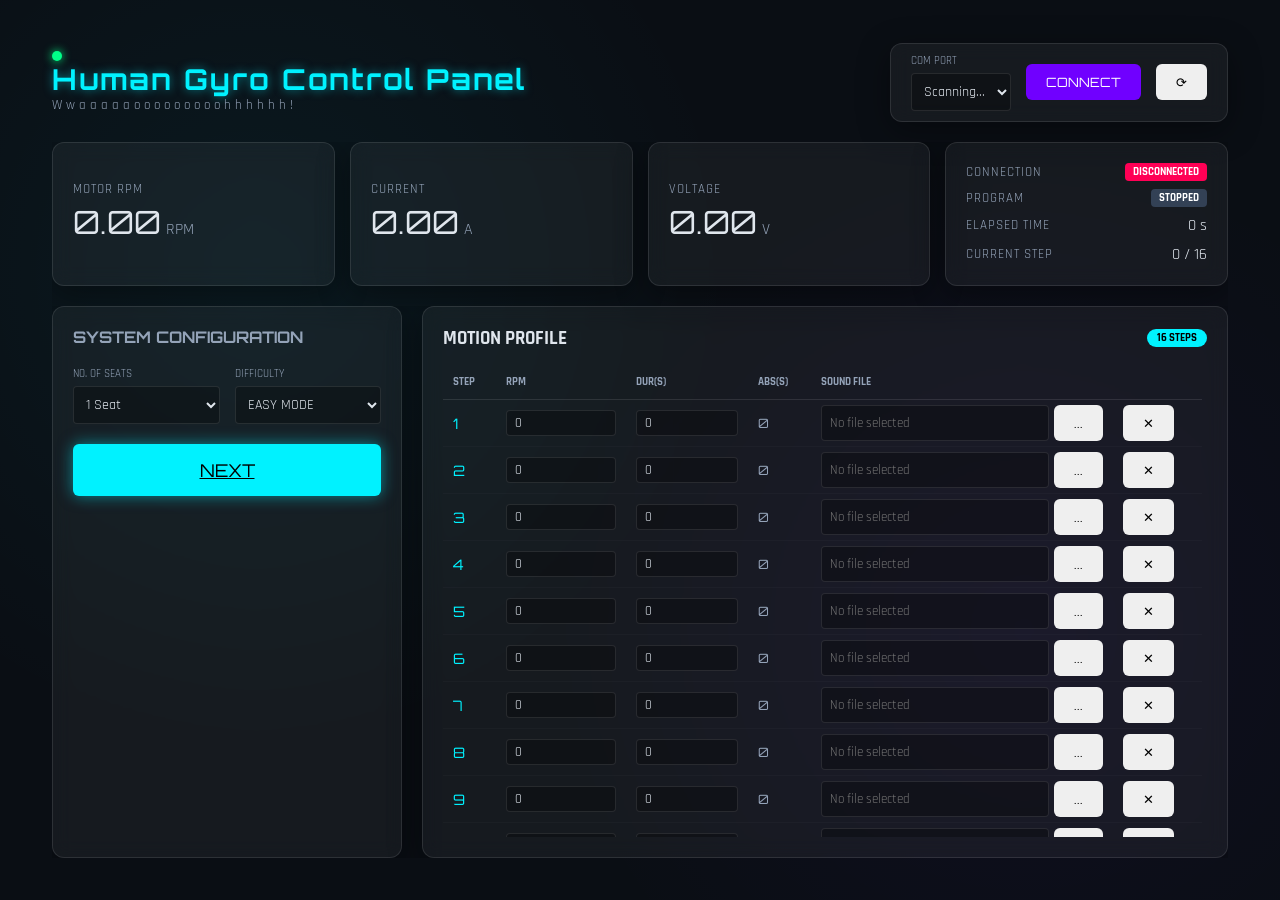
==== web/main.html @ 353a7413 "0.1.2" ====
<!DOCTYPE html>
<html lang="en">
<head>
    <meta charset="UTF-8">
    <meta name="viewport" content="width=device-width, initial-scale=1.0">
    <title>Delta MS300 VFD Control Dashboard</title>
    <link rel="stylesheet" href="style.css">
    <link href="https://fonts.googleapis.com/css2?family=Orbitron:wght@400;700&family=Rajdhani:wght@300;500;700&display=swap" rel="stylesheet">
</head>
<body>
    <div class="app-container">
        <header>
            <div class="logo">
                <span class="pulse"></span>
                <h1>Human Gyro Control Panel</h1>
                <p>Wwaaaaaooooooooohhhhhh!</p>
            </div>
            <div class="connection-panel glass">
                <div class="input-group">
                    <label>COM PORT</label>
                    <select id="comPort" style="min-width:100px;">
                        <option value="">Scanning...</option>
                    </select>
                </div>
                <button id="btnConnect" class="btn secondary">CONNECT</button>
                <button id="btnRefresh" class="btn icon" title="Refresh COM Ports">⟳</button>
            </div>
        </header>

        <main>
            <section class="telemetry-grid">
                <div class="telemetry-card glass rpm-card">
                    <div class="label">MOTOR RPM</div>
                    <div class="value-container">
                        <span id="valRpm" class="value">0.00</span>
                        <span class="unit">RPM</span>
                    </div>
                    <!--<div class="gauge-bar"><div id="gaugeRpm" class="fill"></div></div>-->
                </div>
                <div class="telemetry-card glass current-card">
                    <div class="label">CURRENT</div>
                    <div class="value-container">
                        <span id="valCurrent" class="value">0.00</span>
                        <span class="unit">A</span>
                    </div>
                    <!--<div class="gauge-bar"><div id="gaugeCurrent" class="fill"></div></div>-->
                </div>
                <div class="telemetry-card glass voltage-card">
                    <div class="label">VOLTAGE</div>
                    <div class="value-container">
                        <span id="valVoltage" class="value">0.00</span>
                        <span class="unit">V</span>
                    </div>
                    <!--<div class="gauge-bar"><div id="gaugeVoltage" class="fill"></div></div>-->
                </div>
                <div class="telemetry-card glass status-card">
                    <div class="status-row">
                        <span class="label">CONNECTION</span>
                        <span id="statusConn" class="status-indicator disconnected">DISCONNECTED</span>
                    </div>
                    <div class="status-row">
                        <span class="label">PROGRAM</span>
                        <span id="statusProg" class="status-indicator stopped">STOPPED</span>
                    </div>
                    <div class="status-row">
                        <span class="label">ELAPSED TIME</span>
                        <span id="statusTime" class="value-sm">0 s</span>
                    </div>
                    <div class="status-row">
                        <span class="label">CURRENT STEP</span>
                        <span id="statusStep" class="value-sm">0 / 16</span>
                    </div>
                </div>
            </section>

            <section class="controls-config-grid">
                <div class="config-panel glass">
                    <h3>SYSTEM CONFIGURATION</h3>
                    <div class="config-row">
                        <div class="input-group">
                            <label>NO. OF SEATS</label>
                            <select id="numSeats">
                                <option value="1">1 Seat</option>
                                <option value="2">2 Seats</option>
                                <option value="3">3 Seats</option>
                                <option value="4">4 Seats</option>
                            </select>
                        </div>
                        <div class="input-group">
                            <label>DIFFICULTY</label>
                            <select id="difficulty">
                                <option value="0">EASY MODE</option>
                                <option value="1">HARD MODE</option>
                            </select>
                        </div>
                    </div>
                    <div class="action-buttons">
                        <a href="run.html" class="btn primary large">NEXT</a>
                    </div>
                </div>

                <div class="profile-panel glass">
                    <div class="panel-header">
                        <h3>MOTION PROFILE</h3>
                        <span class="badge">16 STEPS</span>
                    </div>
                    <div class="table-container">
                        <table id="profileTable">
                            <thead>
                                <tr>
                                    <th>STEP</th>
                                    <th>RPM</th>
                                    <th>DUR(S)</th>
                                    <th>ABS(S)</th>
                                    <th>SOUND FILE</th>
                                    <th></th>
                                </tr>
                            </thead>
                            <tbody id="profileBody">
                                <!-- Generated by JS -->
                            </tbody>
                        </table>
                    </div>
                </div>
            </section>
        </main>
    </div>
    <script src="script.js"></script>
</body>
</html>
---- web/style.css ----
:root {
    --bg-color: #0a0e14;
    --card-bg: rgba(255, 255, 255, 0.05);
    --glass-border: rgba(255, 255, 255, 0.1);
    --primary: #00f2ff;
    --primary-glow: rgba(0, 242, 255, 0.5);
    --secondary: #7000ff;
    --secondary-glow: rgba(112, 0, 255, 0.5);
    --danger: #ff0055;
    --danger-glow: rgba(255, 0, 85, 0.5);
    --success: #00ff88;
    --text-main: #e0e6ed;
    --text-dim: #94a3b8;
    --font-header: 'Orbitron', sans-serif;
    --font-main: 'Rajdhani', sans-serif;
}

* {
    margin: 0;
    padding: 0;
    box-sizing: border-box;
    -webkit-user-select: none;
}

body {
    background-color: var(--bg-color);
    color: var(--text-main);
    font-family: var(--font-main);
    overflow: hidden;
    height: 100vh;
    display: flex;
    justify-content: center;
    align-items: center;
    background-image: 
        radial-gradient(circle at 20% 30%, rgba(0, 242, 255, 0.05) 0%, transparent 40%),
        radial-gradient(circle at 80% 70%, rgba(112, 0, 255, 0.05) 0%, transparent 40%);
}

.app-container {
    width: 95vw;
    height: 95vh;
    display: flex;
    flex-direction: column;
    gap: 20px;
    padding: 20px;
}

.glass {
    background: var(--card-bg);
    backdrop-filter: blur(10px);
    border: 1px solid var(--glass-border);
    border-radius: 12px;
    box-shadow: 0 8px 32px 0 rgba(0, 0, 0, 0.37);
}

/* Header Styles */
header {
    display: flex;
    justify-content: space-between;
    align-items: center;
}

.logo {
    display: flex;
    flex-direction: column;
}

.logo h1 {
    font-family: var(--font-header);
    font-size: 1.8rem;
    letter-spacing: 2px;
    color: var(--primary);
    text-shadow: 0 0 10px var(--primary-glow);
}

.logo p {
    font-size: 0.8rem;
    letter-spacing: 4px;
    color: var(--text-dim);
}

.pulse {
    width: 10px;
    height: 10px;
    background: var(--success);
    border-radius: 50%;
    display: inline-block;
    margin-right: 10px;
    box-shadow: 0 0 10px var(--success);
    animation: pulse 2s infinite;
}

@keyframes pulse {
    0% { transform: scale(1); opacity: 1; }
    50% { transform: scale(1.5); opacity: 0.5; }
    100% { transform: scale(1); opacity: 1; }
}

.connection-panel {
    display: flex;
    align-items: center;
    gap: 15px;
    padding: 10px 20px;
}

/* Main Grid */
main {
    flex: 1;
    display: grid;
    grid-template-rows: auto 1fr;
    gap: 20px;
    overflow: hidden;
}

.telemetry-grid {
    display: grid;
    grid-template-columns: repeat(4, 1fr);
    gap: 15px;
}

.telemetry-card {
    padding: 20px;
    display: flex;
    flex-direction: column;
    justify-content: center;
}

.telemetry-card .label {
    font-size: 0.8rem;
    color: var(--text-dim);
    letter-spacing: 1px;
}

.telemetry-card .value-container {
    display: flex;
    align-items: baseline;
    gap: 5px;
    margin: 5px 0;
}

.telemetry-card .value {
    font-family: var(--font-header);
    font-size: 2rem;
    color: var(--text-main);
}

.telemetry-card .unit {
    font-size: 1rem;
    color: var(--text-dim);
}

.gauge-bar {
    height: 4px;
    background: rgba(255, 255, 255, 0.1);
    border-radius: 2px;
    margin-top: 10px;
    overflow: hidden;
}

.gauge-bar .fill {
    height: 100%;
    width: 0%;
    background: var(--primary);
    box-shadow: 0 0 10px var(--primary-glow);
    transition: width 0.3s ease;
}

.rpm-card .fill { background: var(--primary); }
.current-card .fill { background: var(--secondary); }
.voltage-card .fill { background: var(--success); }

.status-card {
    gap: 8px;
}

.status-row {
    display: flex;
    justify-content: space-between;
    align-items: center;
}

.status-indicator {
    font-size: 0.7rem;
    padding: 2px 8px;
    border-radius: 4px;
    font-weight: bold;
}

.status-indicator.connected { background: var(--success); color: #000; }
.status-indicator.disconnected { background: var(--danger); color: #fff; }
.status-indicator.running { background: var(--primary); color: #000; }
.status-indicator.stopped { background: #334155; color: #fff; }

.controls-config-grid {
    display: grid;
    grid-template-columns: 350px 1fr;
    gap: 20px;
    overflow: hidden;
}

.config-panel {
    padding: 20px;
    display: flex;
    flex-direction: column;
    gap: 20px;
}

.config-panel h3 {
    font-family: var(--font-header);
    font-size: 1rem;
    color: var(--text-dim);
}

.config-row {
    display: flex;
    gap: 15px;
}

.input-group {
    display: flex;
    flex-direction: column;
    gap: 5px;
    flex: 1;
}

.input-group label {
    font-size: 0.7rem;
    color: var(--text-dim);
}

select, input {
    background: rgba(0, 0, 0, 0.3);
    border: 1px solid var(--glass-border);
    color: var(--text-main);
    padding: 8px;
    border-radius: 4px;
    font-family: var(--font-main);
    font-size: 0.9rem;
}

.action-buttons {
    display: flex;
    flex-direction: column;
    gap: 10px;
}

.profile-actions {
    display: flex;
    gap: 10px;
}

/* Buttons */
.btn {
    border: none;
    border-radius: 6px;
    padding: 10px 20px;
    font-family: var(--font-header);
    font-size: 0.8rem;
    cursor: pointer;
    transition: all 0.3s ease;
    display: flex;
    justify-content: center;
    align-items: center;
    gap: 10px;
}

.btn.primary { background: var(--primary); color: #000; box-shadow: 0 0 15px var(--primary-glow); }
.btn.primary:hover { transform: scale(1.02); box-shadow: 0 0 25px var(--primary-glow); }

.btn.secondary { background: var(--secondary); color: #fff; }
.btn.danger { background: var(--danger); color: #fff; }
.btn.danger:hover { box-shadow: 0 0 20px var(--danger-glow); }

.btn.outline { background: transparent; border: 1px solid var(--primary); color: var(--primary); }
.btn.outline:hover { background: var(--primary); color: #000; }

.btn.large { padding: 15px; font-size: 1.1rem; }
.btn:disabled { opacity: 0.3; cursor: not-allowed; transform: none !important; }

/* Profile Table */
.profile-panel {
    display: flex;
    flex-direction: column;
    padding: 20px;
    overflow: hidden;
}

.panel-header {
    display: flex;
    justify-content: space-between;
    align-items: center;
    margin-bottom: 15px;
}

.badge {
    background: var(--primary);
    color: #000;
    padding: 2px 10px;
    border-radius: 20px;
    font-size: 0.7rem;
    font-weight: bold;
}

.table-container {
    flex: 1;
    overflow-y: auto;
    padding-right: 5px;
}

.table-container::-webkit-scrollbar { width: 6px; }
.table-container::-webkit-scrollbar-thumb { background: var(--glass-border); border-radius: 3px; }

table {
    width: 100%;
    border-collapse: collapse;
}

th {
    text-align: left;
    padding: 10px;
    font-size: 0.7rem;
    color: var(--text-dim);
    border-bottom: 1px solid var(--glass-border);
}

td {
    padding: 5px 10px;
    border-bottom: 1px solid rgba(255, 255, 255, 0.02);
}

.step-no { font-family: var(--font-header); color: var(--primary); font-size: 0.9rem; }
.table-input { width: 100%; padding: 4px 8px; font-size: 0.8rem; }
.abs-time { font-family: var(--font-header); font-size: 0.8rem; color: var(--text-dim); }

.sound-file-container {
    display: flex;
    gap: 5px;
}

/* Landing Page Styles */
.landing-page {
    height: 100vh;
    width: 100vw;
    display: flex;
    justify-content: center;
    align-items: center;
    background: radial-gradient(circle at center, #1a2230 0%, #0a0e14 100%);
}

.landing-container {
    width: 500px;
    padding: 60px;
    display: flex;
    flex-direction: column;
    align-items: center;
    gap: 40px;
    text-align: center;
    animation: fadeInScale 0.6s cubic-bezier(0.34, 1.56, 0.64, 1);
}

.landing-header h1 {
    font-family: var(--font-header);
    font-size: 3rem;
    color: var(--primary);
    letter-spacing: 8px;
    text-shadow: 0 0 20px var(--primary-glow);
    margin-top: 15px;
}

.landing-header p {
    font-size: 0.9rem;
    color: var(--text-dim);
    letter-spacing: 5px;
    margin-top: 5px;
}

.login-form {
    display: flex;
    flex-direction: column;
    gap: 20px;
    width: 100%;
}

.error-msg {
    color: var(--danger);
    font-size: 0.8rem;
    text-align: center;
    font-weight: bold;
    letter-spacing: 1px;
    margin-top: 10px;
}

.status-msg {
    font-family: var(--font-header);
    color: var(--success);
    font-size: 0.8rem;
    letter-spacing: 3px;
    margin-bottom: 20px;
}

.glow {
    box-shadow: 0 0 20px var(--primary-glow);
}

.landing-footer {
    font-size: 0.7rem;
    color: var(--text-dim);
    letter-spacing: 2px;
}

/* Run Page Styles */
.run-page .app-container {
    justify-content: center;
}

.timer-section {
    display: flex;
    justify-content: center;
    align-items: center;
    margin: 40px 0;
}

.timer-display {
    padding: 60px 100px;
    display: flex;
    flex-direction: column;
    align-items: center;
    gap: 10px;
    border-radius: 30px;
    border: 2px solid var(--primary);
    box-shadow: inset 0 0 30px rgba(0, 242, 255, 0.1), 0 0 50px rgba(0, 0, 0, 0.5);
}

.timer-value {
    font-family: var(--font-header);
    font-size: 8rem;
    color: var(--text-main);
    text-shadow: 0 0 30px rgba(255, 255, 255, 0.2);
    line-height: 1;
}

.timer-label {
    font-family: var(--font-header);
    font-size: 1rem;
    color: var(--primary);
    letter-spacing: 5px;
}

.run-controls {
    display: flex;
    justify-content: center;
}

.action-buttons.horizontal {
    flex-direction: row;
    gap: 20px;
    padding: 30px;
    width: auto;
}

.btn.extra-large {
    padding: 20px 50px;
    font-size: 1.5rem;
    min-width: 300px;
}

.hidden {
    display: none !important;
}

/* Animations */
@keyframes fadeInScale {
    from { opacity: 0; transform: scale(0.9); }
    to { opacity: 1; transform: scale(1); }
}

.shake {
    animation: shake 0.4s cubic-bezier(.36,.07,.19,.97) both;
}

@keyframes shake {
    10%, 90% { transform: translate3d(-1px, 0, 0); }
    20%, 80% { transform: translate3d(2px, 0, 0); }
    30%, 50%, 70% { transform: translate3d(-4px, 0, 0); }
    40%, 60% { transform: translate3d(4px, 0, 0); }
}

tr.active-step {
    background: rgba(0, 242, 255, 0.1);
}
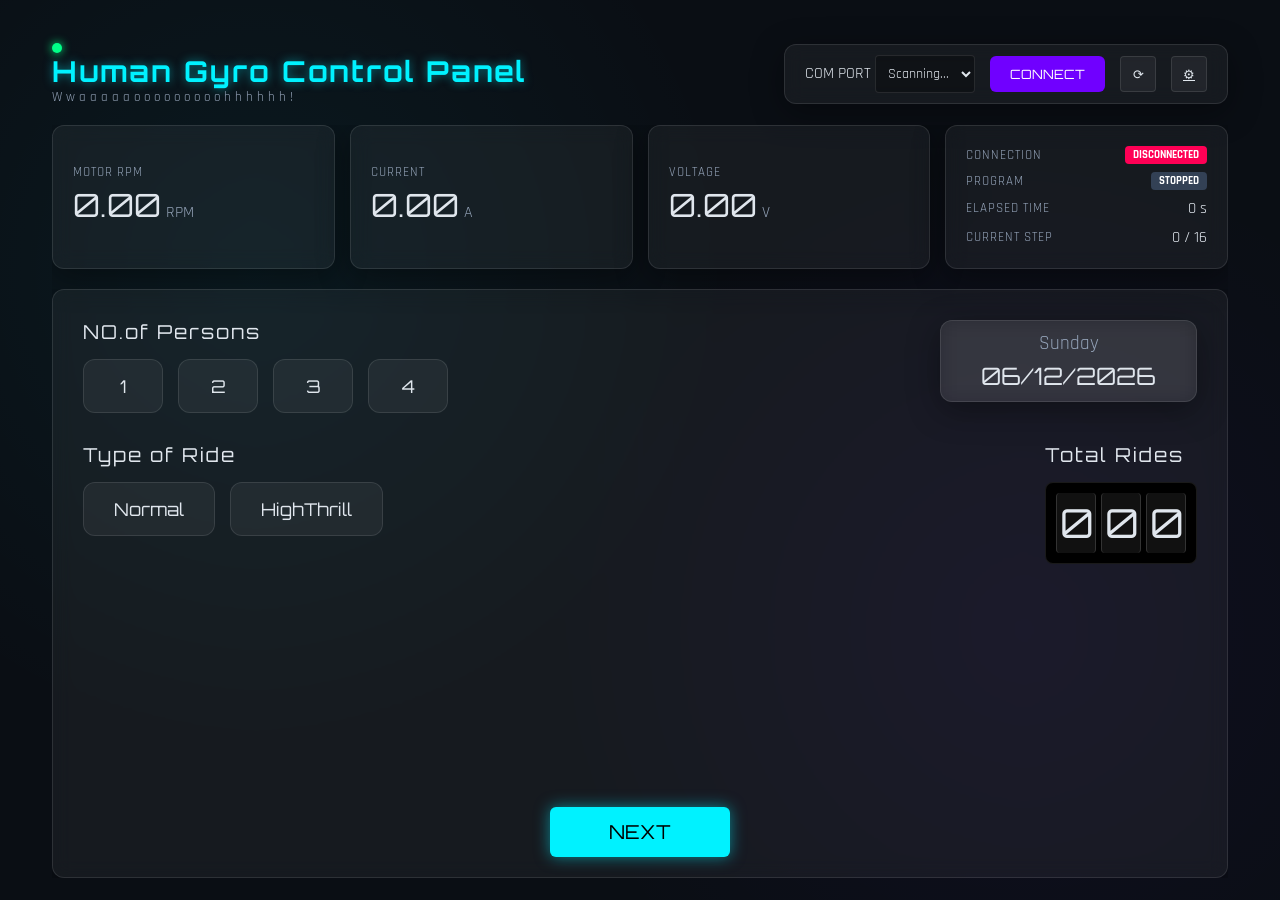
==== commit 5f694b3b: "0.1.4" ====
--- a/web/main.html
+++ b/web/main.html
@@ -24,6 +24,7 @@
                 </div>
                 <button id="btnConnect" class="btn secondary">CONNECT</button>
                 <button id="btnRefresh" class="btn icon" title="Refresh COM Ports">⟳</button>
+                <a href="program.html" id="btnSettings" class="btn icon" title="Configure Motion Profile">⚙</a>
             </div>
         </header>
 
@@ -73,54 +74,60 @@
                 </div>
             </section>
 
-            <section class="controls-config-grid">
+            <section class="main-content-area">
                 <div class="config-panel glass">
-                    <h3>SYSTEM CONFIGURATION</h3>
-                    <div class="config-row">
-                        <div class="input-group">
-                            <label>NO. OF SEATS</label>
-                            <select id="numSeats">
-                                <option value="1">1 Seat</option>
-                                <option value="2">2 Seats</option>
-                                <option value="3">3 Seats</option>
-                                <option value="4">4 Seats</option>
-                            </select>
+                    <div class="config-grid">
+                        <!-- Persons -->
+                        <div class="config-item">
+                            <label>NO.of Persons</label>
+                            <div class="button-group" id="seatsGroup">
+                                <button class="btn-toggle" data-value="1">1</button>
+                                <button class="btn-toggle" data-value="2">2</button>
+                                <button class="btn-toggle" data-value="3">3</button>
+                                <button class="btn-toggle" data-value="4">4</button>
+                            </div>
                         </div>
-                        <div class="input-group">
-                            <label>DIFFICULTY</label>
-                            <select id="difficulty">
-                                <option value="0">EASY MODE</option>
-                                <option value="1">HARD MODE</option>
-                            </select>
+
+                        <!-- Spacer for Grid alignment -->
+                        <div></div>
+
+                        <div class="config-item date-item">
+                            <div class="date-card glass" id="dateCard">
+                                <div id="displayDay">Loading...</div>
+                                <div id="displayDate">--/--/----</div>
+                                <input type="date" id="datePicker">
+                            </div>
                         </div>
+
+                        <!-- Type of Ride -->
+                        <div class="config-item">
+                            <label>Type of Ride</label>
+                            <div class="button-group" id="difficultyGroup">
+                                <button class="btn-toggle" data-value="0">Normal</button>
+                                <button class="btn-toggle" data-value="1">HighThrill</button>
+                            </div>
+                        </div>
+
+                        <!-- Spacer for Grid alignment -->
+                        <div></div>
+                        
+                        <!-- Total Rides -->
+                        <div class="config-item date-item">
+                            <label>Total Rides</label>
+                            <div class="odometer" id="totalRides">
+                                <span>0</span><span>0</span><span>0</span>
+                            </div>
+                        </div>
+
+                    </div>               
+                         
+                    <!-- Next Button -->
+                    <div class="config-item action-item">
+                        <a href="run.html" class="btn primary next-btn" style="font-size: 1.2rem;">
+                            NEXT
+                        </a>
                     </div>
-                    <div class="action-buttons">
-                        <a href="run.html" class="btn primary large">NEXT</a>
-                    </div>
-                </div>
 
-                <div class="profile-panel glass">
-                    <div class="panel-header">
-                        <h3>MOTION PROFILE</h3>
-                        <span class="badge">16 STEPS</span>
-                    </div>
-                    <div class="table-container">
-                        <table id="profileTable">
-                            <thead>
-                                <tr>
-                                    <th>STEP</th>
-                                    <th>RPM</th>
-                                    <th>DUR(S)</th>
-                                    <th>ABS(S)</th>
-                                    <th>SOUND FILE</th>
-                                    <th></th>
-                                </tr>
-                            </thead>
-                            <tbody id="profileBody">
-                                <!-- Generated by JS -->
-                            </tbody>
-                        </table>
-                    </div>
                 </div>
             </section>
         </main>
--- a/web/style.css
+++ b/web/style.css
@@ -43,6 +43,7 @@
     flex-direction: column;
     gap: 20px;
     padding: 20px;
+    padding-bottom: 0;
 }
 
 .glass {
@@ -191,11 +192,39 @@
 .status-indicator.running { background: var(--primary); color: #000; }
 .status-indicator.stopped { background: #334155; color: #fff; }
 
-.controls-config-grid {
+.controls-config-grid 
+{
     display: grid;
-    grid-template-columns: 350px 1fr;
+    grid-template-columns: 1fr 1fr;
     gap: 20px;
     overflow: hidden;
+    position: relative;    
+}
+
+.main-content-area 
+{
+    display: flex;
+    justify-content: center;
+    align-items: stretch;
+    flex: 1;
+    overflow: hidden;
+}
+
+.main-content-area .config-panel 
+{
+    width: 100%;
+    padding: 30px;
+    display: flex;
+    flex-direction: column;
+    justify-content: space-between;
+}
+
+.config-grid {
+    display: grid;
+    grid-template-columns: 1fr 1fr 1fr;
+    grid-template-rows: auto auto 1fr;
+    gap: 30px;
+    height: 100%;
 }
 
 .config-panel {
@@ -216,19 +245,149 @@
     gap: 15px;
 }
 
-.input-group {
-    display: flex;
-    flex-direction: column;
+.config-item {
+    display: flex;
+    flex-direction: column;
+    gap: 15px;
+}
+
+.config-item label {
+    font-family: var(--font-header);
+    font-size: 1.2rem;
+    color: var(--text-main);
+    letter-spacing: 2px;
+}
+
+/* Button Group */
+.button-group {
+    display: flex;
+    gap: 15px;
+}
+
+.btn-toggle {
+    background: rgba(255, 255, 255, 0.05);
+    border: 1px solid var(--glass-border);
+    color: var(--text-main);
+    padding: 15px 30px;
+    border-radius: 12px;
+    font-family: var(--font-header);
+    font-size: 1.1rem;
+    cursor: pointer;
+    transition: all 0.3s cubic-bezier(0.4, 0, 0.2, 1);
+    min-width: 80px;
+}
+
+.btn-toggle:hover {
+    background: rgba(255, 255, 255, 0.1);
+    border-color: var(--primary);
+}
+
+.btn-toggle.active {
+    background: var(--text-main);
+    color: #000;
+    box-shadow: 0 0 20px rgba(255, 255, 255, 0.2);
+    border-color: #fff;
+}
+
+/* Odometer */
+.odometer {
+    display: flex;
     gap: 5px;
-    flex: 1;
-}
-
-.input-group label {
-    font-size: 0.7rem;
-    color: var(--text-dim);
-}
-
-select, input {
+    background: #000;
+    padding: 10px;
+    border-radius: 8px;
+    width: fit-content;
+    border: 1px solid var(--glass-border);
+}
+
+.odometer span {
+    display: flex;
+    justify-content: center;
+    align-items: center;
+    width: 40px;
+    height: 60px;
+    background: #111;
+    color: var(--text-main);
+    font-family: var(--font-header);
+    font-size: 2.5rem;
+    border-radius: 4px;
+    border-left: 1px solid #333;
+    border-right: 1px solid #333;
+}
+
+/* Date Card */
+.date-item {
+    justify-self: end;
+}
+
+.date-card 
+{
+    padding: 10px 40px;
+    text-align: center;
+    min-width: 200px;
+    background: rgba(255, 255, 255, 0.08);
+    cursor: pointer;
+    position: relative;
+    transition: all 0.3s ease;
+}
+
+.date-card:hover {
+    background: rgba(255, 255, 255, 0.15);
+    border-color: var(--primary);
+    box-shadow: 0 0 15px var(--primary-glow);
+}
+
+#displayDay {
+    font-size: 1.2rem;
+    color: var(--text-dim);
+    margin-bottom: 5px;
+}
+
+#displayDate {
+    font-family: var(--font-header);
+    font-size: 1.5rem;
+    color: var(--text-main);
+}
+
+#datePicker {
+    position: absolute;
+    top: 0;
+    left: 0;
+    width: 100%;
+    height: 100%;
+    opacity: 0;
+    cursor: pointer;
+    z-index: 10;
+    pointer-events: none;
+}
+
+/* Next Button Adjustment */
+.action-item 
+{
+    align-self: center;
+    justify-self: center;
+}
+
+.next-btn 
+{
+    position: absolute;
+    bottom: 20px;
+    left: calc(50% - 90px);
+    width: 180px;
+    height: 50px;
+    padding: 20px 60px;
+    border-radius: 15px;
+    text-decoration: none;
+}
+
+.next-btn .arrow 
+{
+    margin-left: 15px;
+    font-size: 1.8rem;
+}
+
+select, input 
+{
     background: rgba(0, 0, 0, 0.3);
     border: 1px solid var(--glass-border);
     color: var(--text-main);
@@ -238,19 +397,22 @@
     font-size: 0.9rem;
 }
 
-.action-buttons {
+.action-buttons 
+{
     display: flex;
     flex-direction: column;
     gap: 10px;
 }
 
-.profile-actions {
+.profile-actions 
+{
     display: flex;
     gap: 10px;
 }
 
 /* Buttons */
-.btn {
+.btn 
+{
     border: none;
     border-radius: 6px;
     padding: 10px 20px;
@@ -274,7 +436,27 @@
 .btn.outline { background: transparent; border: 1px solid var(--primary); color: var(--primary); }
 .btn.outline:hover { background: var(--primary); color: #000; }
 
-.btn.large { padding: 15px; font-size: 1.1rem; }
+.btn.large 
+{ 
+    padding: 15px; 
+    font-size: 1.1rem; 
+}
+.btn.icon 
+{
+    padding: 0;
+    width: 36px;
+    height: 36px;
+    min-width: 36px;
+    border-radius: 4px;
+    background: rgba(255, 255, 255, 0.05);
+    color: var(--text-main);
+    border: 1px solid var(--glass-border);
+}
+.btn.icon:hover {
+    background: var(--primary);
+    color: #000;
+    box-shadow: 0 0 10px var(--primary-glow);
+}
 .btn:disabled { opacity: 0.3; cursor: not-allowed; transform: none !important; }
 
 /* Profile Table */
@@ -417,7 +599,6 @@
     display: flex;
     justify-content: center;
     align-items: center;
-    margin: 40px 0;
 }
 
 .timer-display {
@@ -461,11 +642,47 @@
 .btn.extra-large {
     padding: 20px 50px;
     font-size: 1.5rem;
-    min-width: 300px;
+    width: 380px;
 }
 
 .hidden {
     display: none !important;
+}
+
+.back-btn {
+    position: fixed;
+    bottom: 30px;
+    left: 30px;
+    width: 48px;
+    height: 48px;
+    display: flex;
+    justify-content: center;
+    align-items: center;
+    color: var(--text-dim);
+    border-radius: 50%;
+    z-index: 1000;
+    transition: all 0.3s cubic-bezier(0.4, 0, 0.2, 1);
+    text-decoration: none;
+}
+
+.back-btn:hover {
+    color: var(--primary);
+    border-color: var(--primary);
+    transform: translateX(-5px);
+    box-shadow: 0 0 20px var(--primary-glow);
+}
+
+.back-btn svg {
+    width: 24px;
+    height: 24px;
+}
+
+.back-btn.disabled {
+    opacity: 0.3;
+    pointer-events: none;
+    cursor: not-allowed;
+    filter: grayscale(1);
+    box-shadow: none;
 }
 
 /* Animations */
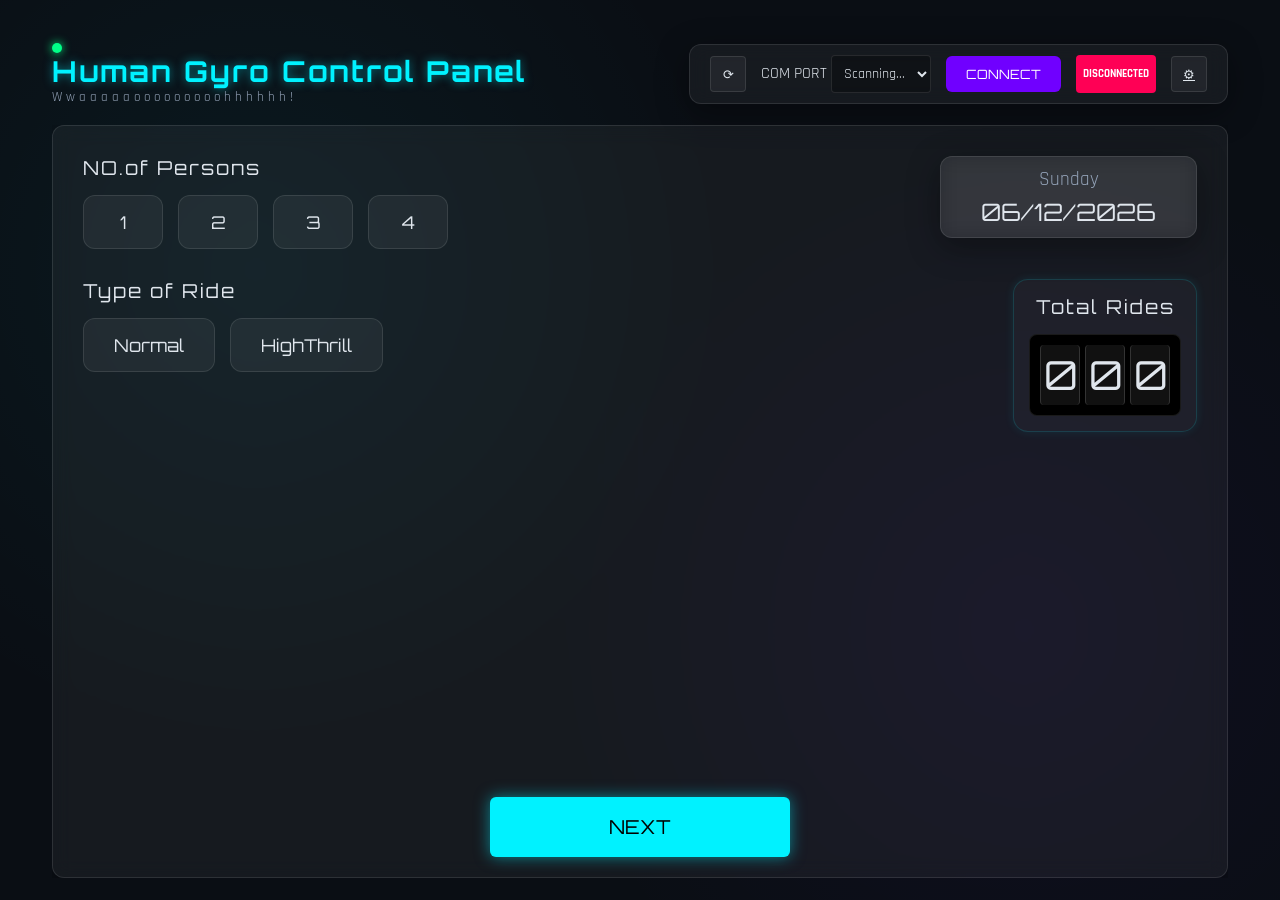
==== commit bf1d17c9: "0.1.5" ====
--- a/web/main.html
+++ b/web/main.html
@@ -16,44 +16,45 @@
                 <p>Wwaaaaaooooooooohhhhhh!</p>
             </div>
             <div class="connection-panel glass">
+                <button id="btnRefresh" class="btn icon" title="Refresh COM Ports">⟳</button>
                 <div class="input-group">
                     <label>COM PORT</label>
                     <select id="comPort" style="min-width:100px;">
                         <option value="">Scanning...</option>
                     </select>
                 </div>
-                <button id="btnConnect" class="btn secondary">CONNECT</button>
-                <button id="btnRefresh" class="btn icon" title="Refresh COM Ports">⟳</button>
+                <button id="btnConnect" class="btn secondary">CONNECT</button>    
+                <div id="statusConn" class="status-indicator disconnected status-indicator-mod" style="display: flex;justify-content: center;align-items: center;height: 38px; width: 80px;">DISCONNECTED</div>
                 <a href="program.html" id="btnSettings" class="btn icon" title="Configure Motion Profile">⚙</a>
             </div>
         </header>
 
-        <main>
+        <!--<main>
             <section class="telemetry-grid">
                 <div class="telemetry-card glass rpm-card">
                     <div class="label">MOTOR RPM</div>
                     <div class="value-container">
                         <span id="valRpm" class="value">0.00</span>
                         <span class="unit">RPM</span>
-                    </div>
+                    </div>-->
                     <!--<div class="gauge-bar"><div id="gaugeRpm" class="fill"></div></div>-->
-                </div>
+                <!--</div>
                 <div class="telemetry-card glass current-card">
                     <div class="label">CURRENT</div>
                     <div class="value-container">
                         <span id="valCurrent" class="value">0.00</span>
                         <span class="unit">A</span>
-                    </div>
+                    </div>-->
                     <!--<div class="gauge-bar"><div id="gaugeCurrent" class="fill"></div></div>-->
-                </div>
+                <!--</div>
                 <div class="telemetry-card glass voltage-card">
                     <div class="label">VOLTAGE</div>
                     <div class="value-container">
                         <span id="valVoltage" class="value">0.00</span>
                         <span class="unit">V</span>
-                    </div>
+                    </div>-->
                     <!--<div class="gauge-bar"><div id="gaugeVoltage" class="fill"></div></div>-->
-                </div>
+                <!--</div>
                 <div class="telemetry-card glass status-card">
                     <div class="status-row">
                         <span class="label">CONNECTION</span>
@@ -69,9 +70,9 @@
                     </div>
                     <div class="status-row">
                         <span class="label">CURRENT STEP</span>
-                        <span id="statusStep" class="value-sm">0 / 16</span>
+                        <span id="statusStep" class="value-sm">0 / --</span>
                     </div>
-                </div>
+                </div>-->
             </section>
 
             <section class="main-content-area">
@@ -112,12 +113,12 @@
                         <div></div>
                         
                         <!-- Total Rides -->
-                        <div class="config-item date-item">
-                            <label>Total Rides</label>
+                        <a href="reports.html" class="config-item date-item rides-card">
+                            <label style="cursor:pointer;">Total Rides</label>
                             <div class="odometer" id="totalRides">
                                 <span>0</span><span>0</span><span>0</span>
                             </div>
-                        </div>
+                        </a>
 
                     </div>               
                          
--- a/web/style.css
+++ b/web/style.css
@@ -337,6 +337,34 @@
     box-shadow: 0 0 15px var(--primary-glow);
 }
 
+.rides-card {
+    padding: 15px;
+    border-radius: 15px;
+    background: rgba(255, 255, 255, 0.03);
+    border: 1px solid rgba(0, 242, 255, 0.15);
+    box-shadow: 0 0 10px rgba(0, 242, 255, 0.1);
+    transition: all 0.3s ease;
+    align-items: center;
+    animation: glow-pulse 3s infinite ease-in-out;
+    text-decoration: none;
+    color: inherit;
+    cursor: pointer;
+}
+
+@keyframes glow-pulse {
+    0% { box-shadow: 0 0 5px rgba(0, 242, 255, 0.2); border-color: rgba(0, 242, 255, 0.15); }
+    50% { box-shadow: 0 0 15px rgba(0, 242, 255, 0.4); border-color: rgba(0, 242, 255, 0.4); }
+    100% { box-shadow: 0 0 5px rgba(0, 242, 255, 0.2); border-color: rgba(0, 242, 255, 0.15); }
+}
+
+.rides-card:hover {
+    background: rgba(0, 242, 255, 0.08);
+    border-color: var(--primary);
+    box-shadow: 0 0 25px var(--primary-glow);
+    transform: translateY(-2px);
+    animation: none; /* Stop pulsing on hover to focus on the hover state */
+}
+
 #displayDay {
     font-size: 1.2rem;
     color: var(--text-dim);
@@ -372,9 +400,9 @@
 {
     position: absolute;
     bottom: 20px;
-    left: calc(50% - 90px);
-    width: 180px;
-    height: 50px;
+    left: calc(50% - 150px);
+    width: 300px;
+    height: 60px;
     padding: 20px 60px;
     border-radius: 15px;
     text-decoration: none;
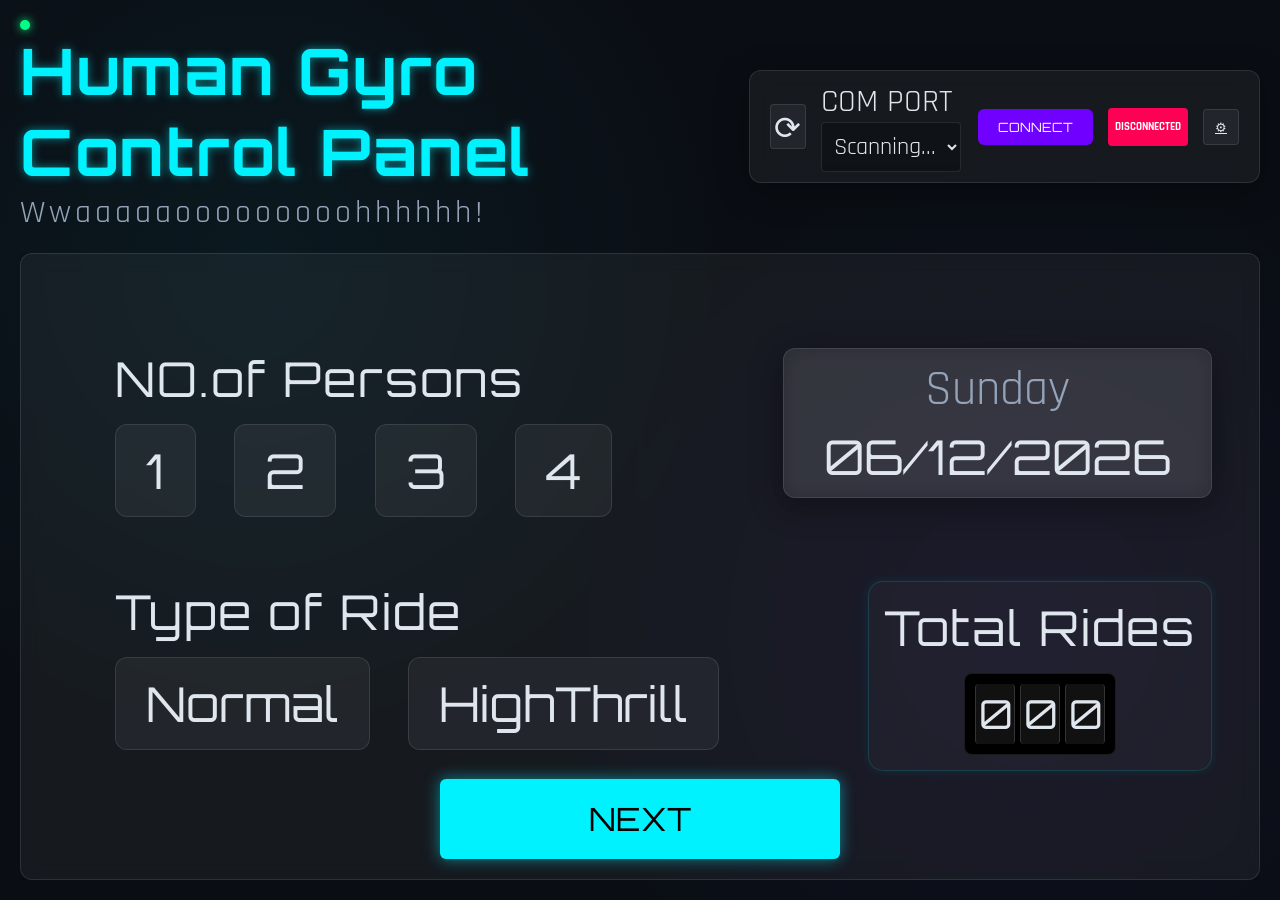
==== commit 4cfb300c: "0.1.6" ====
--- a/web/main.html
+++ b/web/main.html
@@ -29,8 +29,8 @@
             </div>
         </header>
 
-        <!--<main>
-            <section class="telemetry-grid">
+        <main>
+            <!--<section class="telemetry-grid">
                 <div class="telemetry-card glass rpm-card">
                     <div class="label">MOTOR RPM</div>
                     <div class="value-container">
@@ -72,8 +72,8 @@
                         <span class="label">CURRENT STEP</span>
                         <span id="statusStep" class="value-sm">0 / --</span>
                     </div>
-                </div>-->
-            </section>
+                </div>
+            </section>-->
 
             <section class="main-content-area">
                 <div class="config-panel glass">
@@ -88,9 +88,6 @@
                                 <button class="btn-toggle" data-value="4">4</button>
                             </div>
                         </div>
-
-                        <!-- Spacer for Grid alignment -->
-                        <div></div>
 
                         <div class="config-item date-item">
                             <div class="date-card glass" id="dateCard">
@@ -108,10 +105,7 @@
                                 <button class="btn-toggle" data-value="1">HighThrill</button>
                             </div>
                         </div>
-
-                        <!-- Spacer for Grid alignment -->
-                        <div></div>
-                        
+                     
                         <!-- Total Rides -->
                         <a href="reports.html" class="config-item date-item rides-card">
                             <label style="cursor:pointer;">Total Rides</label>
@@ -124,7 +118,7 @@
                          
                     <!-- Next Button -->
                     <div class="config-item action-item">
-                        <a href="run.html" class="btn primary next-btn" style="font-size: 1.2rem;">
+                        <a href="run.html" class="btn primary next-btn" style="font-size: 2rem;">
                             NEXT
                         </a>
                     </div>
--- a/web/style.css
+++ b/web/style.css
@@ -37,13 +37,12 @@
 }
 
 .app-container {
-    width: 95vw;
-    height: 95vh;
+    width: 100vw;
+    height: 100vh;
     display: flex;
     flex-direction: column;
     gap: 20px;
     padding: 20px;
-    padding-bottom: 0;
 }
 
 .glass {
@@ -68,14 +67,14 @@
 
 .logo h1 {
     font-family: var(--font-header);
-    font-size: 1.8rem;
+    font-size: 4rem;
     letter-spacing: 2px;
     color: var(--primary);
     text-shadow: 0 0 10px var(--primary-glow);
 }
 
 .logo p {
-    font-size: 0.8rem;
+    font-size: 2rem;
     letter-spacing: 4px;
     color: var(--text-dim);
 }
@@ -107,8 +106,8 @@
 /* Main Grid */
 main {
     flex: 1;
-    display: grid;
-    grid-template-rows: auto 1fr;
+    display: flex;
+    flex-direction: column;
     gap: 20px;
     overflow: hidden;
 }
@@ -213,18 +212,21 @@
 .main-content-area .config-panel 
 {
     width: 100%;
+    flex: 1;
     padding: 30px;
     display: flex;
     flex-direction: column;
     justify-content: space-between;
+    position: relative;
 }
 
 .config-grid {
     display: grid;
-    grid-template-columns: 1fr 1fr 1fr;
+    grid-template-columns: 1fr 1fr;
     grid-template-rows: auto auto 1fr;
-    gap: 30px;
+    gap: max(5vw, 5vh);
     height: 100%;
+    padding: max(5vw, 5vh);
 }
 
 .config-panel {
@@ -253,28 +255,30 @@
 
 .config-item label {
     font-family: var(--font-header);
-    font-size: 1.2rem;
+    font-size: 3rem;
     color: var(--text-main);
     letter-spacing: 2px;
 }
 
 /* Button Group */
-.button-group {
-    display: flex;
-    gap: 15px;
-}
-
-.btn-toggle {
+.button-group 
+{
+    display: flex;
+    gap: max(3vw, 3vh);
+}
+
+.btn-toggle 
+{
     background: rgba(255, 255, 255, 0.05);
     border: 1px solid var(--glass-border);
     color: var(--text-main);
     padding: 15px 30px;
     border-radius: 12px;
     font-family: var(--font-header);
-    font-size: 1.1rem;
+    font-size: 3rem;
     cursor: pointer;
     transition: all 0.3s cubic-bezier(0.4, 0, 0.2, 1);
-    min-width: 80px;
+    min-width: 5vw;
 }
 
 .btn-toggle:hover {
@@ -331,13 +335,15 @@
     transition: all 0.3s ease;
 }
 
-.date-card:hover {
+.date-card:hover 
+{
     background: rgba(255, 255, 255, 0.15);
     border-color: var(--primary);
     box-shadow: 0 0 15px var(--primary-glow);
 }
 
-.rides-card {
+.rides-card 
+{
     padding: 15px;
     border-radius: 15px;
     background: rgba(255, 255, 255, 0.03);
@@ -366,14 +372,14 @@
 }
 
 #displayDay {
-    font-size: 1.2rem;
+    font-size: 3rem;
     color: var(--text-dim);
     margin-bottom: 5px;
 }
 
 #displayDate {
     font-family: var(--font-header);
-    font-size: 1.5rem;
+    font-size:3rem;
     color: var(--text-main);
 }
 
@@ -400,18 +406,12 @@
 {
     position: absolute;
     bottom: 20px;
-    left: calc(50% - 150px);
-    width: 300px;
-    height: 60px;
+    left: calc(50% - 200px);
+    width: 400px;
+    height: 80px;
     padding: 20px 60px;
     border-radius: 15px;
     text-decoration: none;
-}
-
-.next-btn .arrow 
-{
-    margin-left: 15px;
-    font-size: 1.8rem;
 }
 
 select, input 
@@ -515,6 +515,7 @@
     flex: 1;
     overflow-y: auto;
     padding-right: 5px;
+    font-size: 2rem;
 }
 
 .table-container::-webkit-scrollbar { width: 6px; }
@@ -528,7 +529,7 @@
 th {
     text-align: left;
     padding: 10px;
-    font-size: 0.7rem;
+    font-size: 2rem;
     color: var(--text-dim);
     border-bottom: 1px solid var(--glass-border);
 }
@@ -627,6 +628,7 @@
     display: flex;
     justify-content: center;
     align-items: center;
+    flex: 1;
 }
 
 .timer-display {
@@ -734,3 +736,24 @@
     background: rgba(0, 242, 255, 0.1);
 }
 
+#btnRefresh
+{
+    font-size: 2rem;
+    height: 5vh;
+    width: 3vw;
+}
+
+.connection-panel
+{
+    font-size: 2rem;;
+}
+
+#comPort
+{
+    font-size: 1.5rem;
+}
+
+#profileBody input
+{
+    font-size: 1.2rem;
+}
